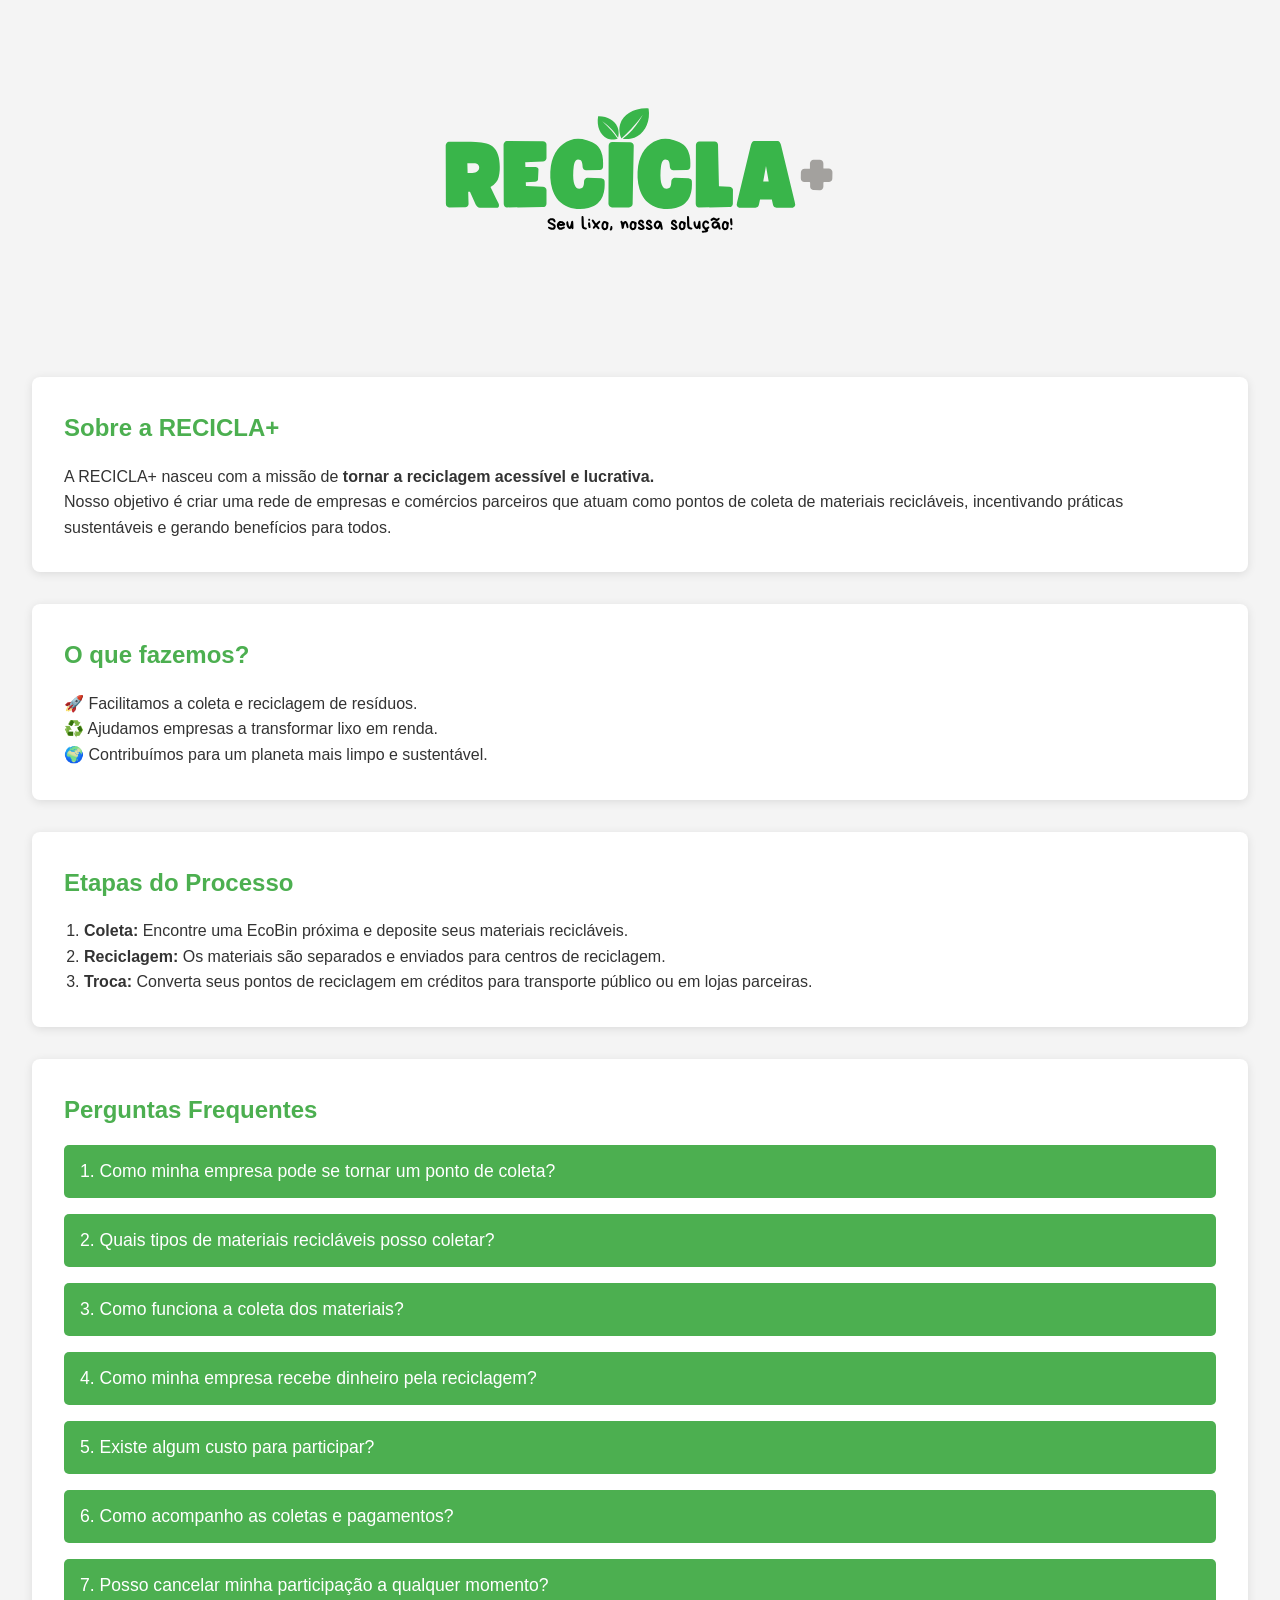
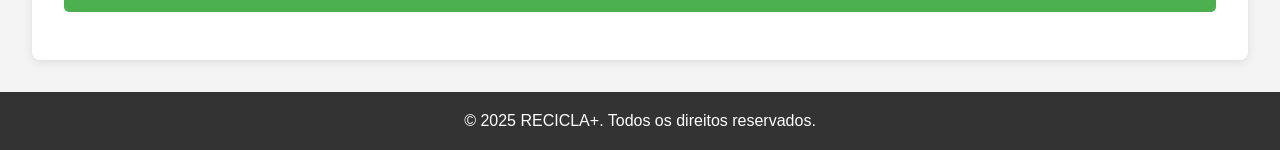
==== index.html @ 9c2061c0 "Add files via upload" ====
<!DOCTYPE html>
<html lang="pt-br">
<head>
    <meta charset="UTF-8">
    <meta name="viewport" content="width=device-width, initial-scale=1.0">
    <title>RECICLA+</title>
    <link rel="stylesheet" href="styles.css">
</head>
<body>
    <header>
        <!-- Logo da empresa -->
        <img src="images/logo.svg" alt="Logo da RECICLA+" class="logo">
    </header>
    
    <section id="about">
        <h2>Sobre a RECICLA+</h2>
        <p>A RECICLA+ nasceu com a missão de <strong>tornar a reciclagem acessível e lucrativa.</strong> 
        <p>Nosso objetivo é criar uma rede de empresas e comércios parceiros que atuam como pontos de coleta de materiais recicláveis, incentivando práticas sustentáveis e gerando benefícios para todos.</p>
    </section>

    <section id="Oquefazemos">
        <h2>O que fazemos?</h2>
        <p>🚀 Facilitamos a coleta e reciclagem de resíduos.
        <p> ♻️ Ajudamos empresas a transformar lixo em renda.
        <p> 🌍 Contribuímos para um planeta mais limpo e sustentável.
        </p>
    </section>

    <section id="process">
        <h2>Etapas do Processo</h2>
        <ol>
            <li><strong>Coleta:</strong> Encontre uma EcoBin próxima e deposite seus materiais recicláveis.</li>
            <li><strong>Reciclagem:</strong> Os materiais são separados e enviados para centros de reciclagem.</li>
            <li><strong>Troca:</strong> Converta seus pontos de reciclagem em créditos para transporte público ou em lojas parceiras.</li>
        </ol>
    </section>

    <section id="faq">
        <h2>Perguntas Frequentes</h2>
        <div class="faq-item">
            <button class="faq-question" onclick="toggleAnswer('answer1')"> 1. Como minha empresa pode se tornar um ponto de coleta?</button>
            <p id="answer1" class="faq-answer">Para participar, basta se cadastrar em nossa plataforma e indicar o espaço disponível para receber materiais recicláveis. Após a aprovação, seu comércio estará visível no nosso mapa de pontos de coleta.</p>
        </div>
        <div class="faq-item">
            <button class="faq-question" onclick="toggleAnswer('answer2')">2. Quais tipos de materiais recicláveis posso coletar?</button>
            <p id="answer2" class="faq-answer">Aceitamos plásticos, papel, vidro e metais. Materiais eletrônicos e outros resíduos especiais podem precisar de uma análise específica.</p>
        </div>
        <div class="faq-item">
            <button class="faq-question" onclick="toggleAnswer('answer3')">3. Como funciona a coleta dos materiais?</button>
            <p id="answer3" class="faq-answer">Periodicamente, nossa equipe agenda a retirada dos recicláveis em cada ponto de coleta cadastrado. Você será notificado previamente para organizar a entrega dos materiais.</p>
        </div>
        <div class="faq-item">
            <button class="faq-question" onclick="toggleAnswer('answer4')"> 4. Como minha empresa recebe dinheiro pela reciclagem?</button>
            <p id="answer4" class="faq-answer">Após a coleta e venda dos recicláveis para centros especializados, uma porcentagem do valor arrecadado é repassada para os pontos de coleta parceiros, garantindo uma renda extra sustentável.</p>
        </div>
        <div class="faq-item">
            <button class="faq-question" onclick="toggleAnswer('answer5')"> 5. Existe algum custo para participar?</button>
            <p id="answer5" class="faq-answer">Não! O cadastro e participação na RECICLA+ são gratuitos para os pontos de coleta.</p>
        </div>
        <div class="faq-item">
            <button class="faq-question" onclick="toggleAnswer('answer6')">6. Como acompanho as coletas e pagamentos?</button>
            <p id="answer6" class="faq-answer">Dentro da plataforma, você pode visualizar um painel com seu histórico de coletas, saldo acumulado e próximas retiradas programadas.</p>
        </div>
        <div class="faq-item">
            <button class="faq-question" onclick="toggleAnswer('answer7')">7. Posso cancelar minha participação a qualquer momento?</button>
            <p id="answer7" class="faq-answer">Sim! Caso não queira mais ser um ponto de coleta, basta solicitar o desligamento pelo painel do usuário ou entrar em contato com nosso suporte.</p>
    </section>

    <footer>
        <p>&copy; 2025 RECICLA+. Todos os direitos reservados.</p>
    </footer>

    <script src="script.js"></script>
</body>
</html>
---- styles.css ----
/* Resetando estilos padrão */
* {
    margin: 0;
    padding: 0;
    box-sizing: border-box;
}

/* Estilo para o corpo da página */
body {
    font-family: Arial, sans-serif;
    line-height: 1.6;
    background-color: #f4f4f4;
    color: #333;
}

/* Cabeçalho */
header {
    background-color: #f4f4f4;
    color: white;
    text-align: center;
    padding: 2rem;
}

/* Logo */
.logo {
    width: 500px;  /* Ajuste o tamanho conforme necessário */
    height: auto;
    display: block;
    margin: 0 auto; /* Centraliza a logo */
}

header h1 {
    font-size: 2.5rem;
}

header p {
    font-size: 1.2rem;
}

/* Seções */
section {
    margin: 2rem;
    padding: 2rem;
    background-color: white;
    border-radius: 8px;
    box-shadow: 0 2px 10px rgba(0, 0, 0, 0.1);
}

h2 {
    color: #4CAF50;
    margin-bottom: 1rem;
}

/* Estilo para as etapas do processo */
ol {
    padding-left: 20px;
}

/* FAQ */
.faq-item {
    margin: 1rem 0;
}

.faq-question {
    background-color: #4CAF50;
    color: white;
    padding: 1rem;
    width: 100%;
    border: none;
    text-align: left;
    font-size: 1.1rem;
    cursor: pointer;
    border-radius: 5px;
    transition: background-color 0.3s;
}

.faq-question:hover {
    background-color: #45a049;
}

.faq-answer {
    display: none;
    padding: 1rem;
    background-color: #e9e9e9;
    margin-top: 0.5rem;
    border-radius: 5px;
}

/* Rodapé */
footer {
    text-align: center;
    background-color: #333;
    color: white;
    padding: 1rem;
    position: relative;
    bottom: 0;
    width: 100%;
}
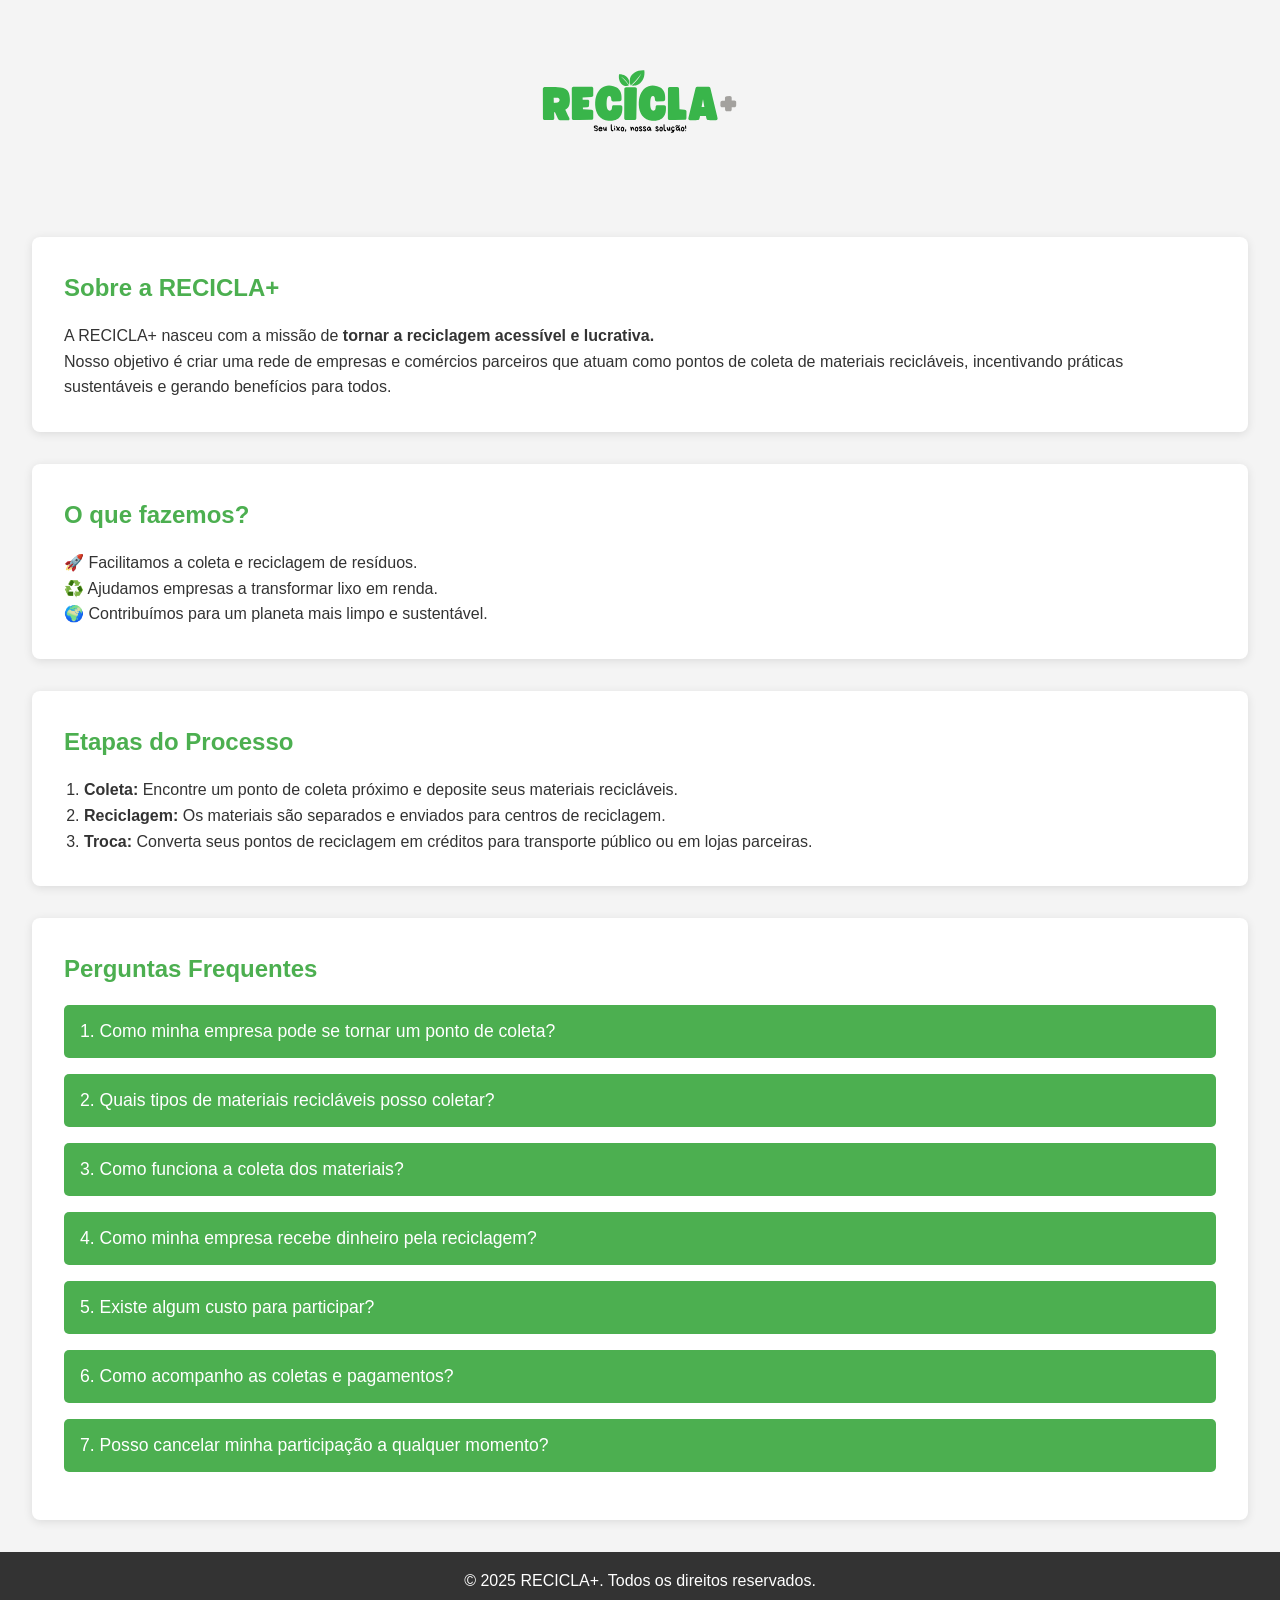
==== commit 01df0ff3: "Update index.html" ====
--- a/index.html
+++ b/index.html
@@ -14,22 +14,21 @@
     
     <section id="about">
         <h2>Sobre a RECICLA+</h2>
-        <p>A RECICLA+ nasceu com a missão de <strong>tornar a reciclagem acessível e lucrativa.</strong> 
+        <p>A RECICLA+ nasceu com a missão de <strong>tornar a reciclagem acessível e lucrativa.</strong></p>
         <p>Nosso objetivo é criar uma rede de empresas e comércios parceiros que atuam como pontos de coleta de materiais recicláveis, incentivando práticas sustentáveis e gerando benefícios para todos.</p>
     </section>
 
     <section id="Oquefazemos">
         <h2>O que fazemos?</h2>
-        <p>🚀 Facilitamos a coleta e reciclagem de resíduos.
-        <p> ♻️ Ajudamos empresas a transformar lixo em renda.
-        <p> 🌍 Contribuímos para um planeta mais limpo e sustentável.
-        </p>
+        <p>🚀 Facilitamos a coleta e reciclagem de resíduos.</p>
+        <p> ♻️ Ajudamos empresas a transformar lixo em renda.</p>
+        <p> 🌍 Contribuímos para um planeta mais limpo e sustentável.</p>
     </section>
 
     <section id="process">
         <h2>Etapas do Processo</h2>
         <ol>
-            <li><strong>Coleta:</strong> Encontre uma EcoBin próxima e deposite seus materiais recicláveis.</li>
+            <li><strong>Coleta:</strong> Encontre um ponto de coleta próximo e deposite seus materiais recicláveis.</li>
             <li><strong>Reciclagem:</strong> Os materiais são separados e enviados para centros de reciclagem.</li>
             <li><strong>Troca:</strong> Converta seus pontos de reciclagem em créditos para transporte público ou em lojas parceiras.</li>
         </ol>
@@ -64,6 +63,7 @@
         <div class="faq-item">
             <button class="faq-question" onclick="toggleAnswer('answer7')">7. Posso cancelar minha participação a qualquer momento?</button>
             <p id="answer7" class="faq-answer">Sim! Caso não queira mais ser um ponto de coleta, basta solicitar o desligamento pelo painel do usuário ou entrar em contato com nosso suporte.</p>
+        </div>
     </section>
 
     <footer>
--- a/styles.css
+++ b/styles.css
@@ -15,7 +15,7 @@
 
 /* Cabeçalho */
 header {
-    background-color: #f4f4f4;
+    background-color: #f4f4f4; /* Verde para combinar com a marca */
     color: white;
     text-align: center;
     padding: 2rem;
@@ -23,18 +23,10 @@
 
 /* Logo */
 .logo {
-    width: 500px;  /* Ajuste o tamanho conforme necessário */
+    width: 250px;  /* Ajuste o tamanho conforme necessário */
     height: auto;
     display: block;
     margin: 0 auto; /* Centraliza a logo */
-}
-
-header h1 {
-    font-size: 2.5rem;
-}
-
-header p {
-    font-size: 1.2rem;
 }
 
 /* Seções */
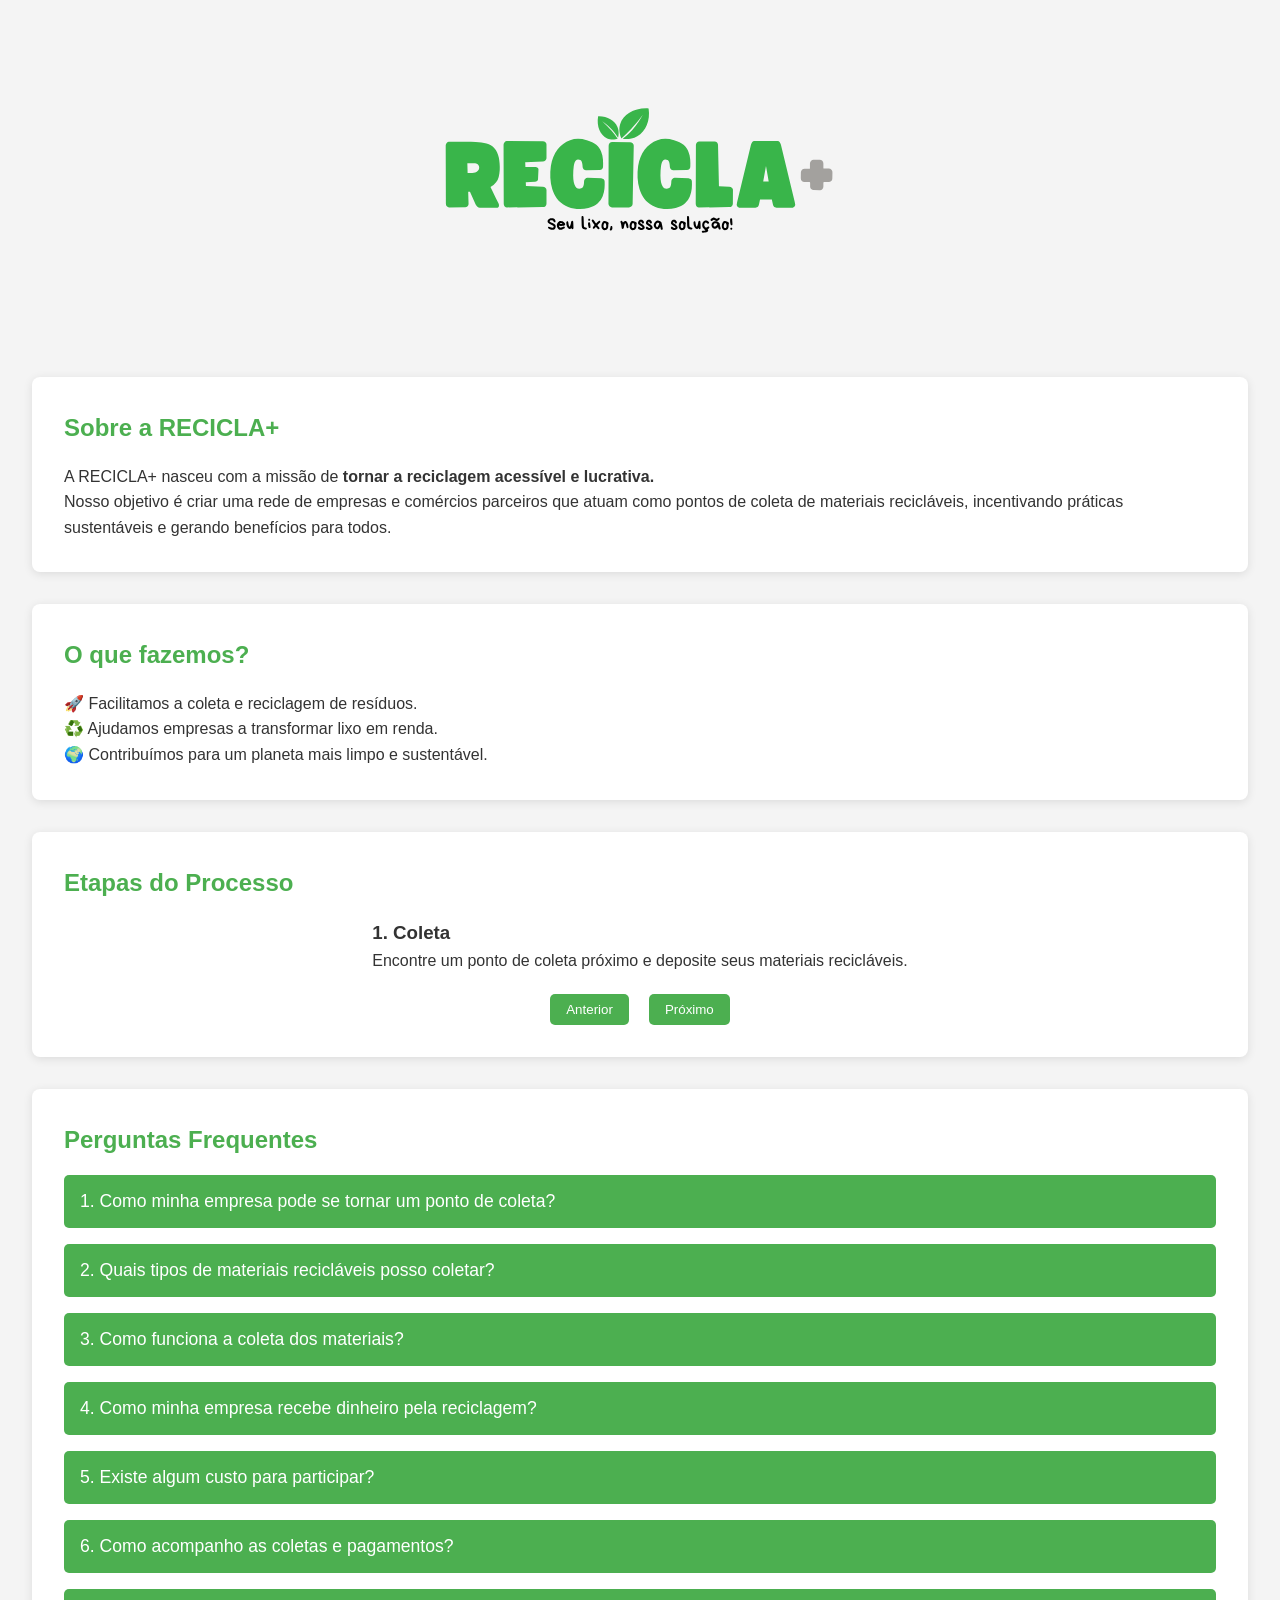
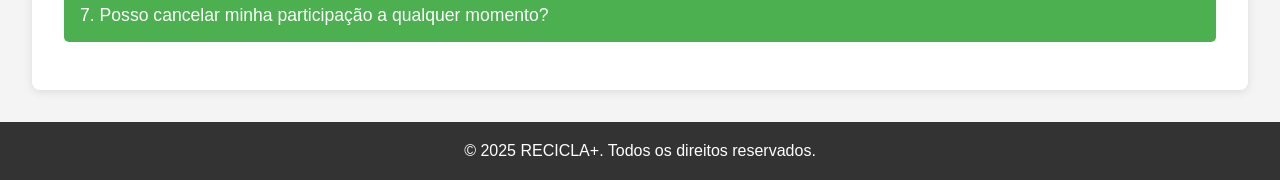
==== commit 89bb7cb6: "Add files via upload" ====
--- a/index.html
+++ b/index.html
@@ -27,11 +27,24 @@
 
     <section id="process">
         <h2>Etapas do Processo</h2>
-        <ol>
-            <li><strong>Coleta:</strong> Encontre um ponto de coleta próximo e deposite seus materiais recicláveis.</li>
-            <li><strong>Reciclagem:</strong> Os materiais são separados e enviados para centros de reciclagem.</li>
-            <li><strong>Troca:</strong> Converta seus pontos de reciclagem em créditos para transporte público ou em lojas parceiras.</li>
-        </ol>
+        <div class="steps-container">
+            <div class="step" id="step1">
+                <h3>1. Coleta</h3>
+                <p>Encontre um ponto de coleta próximo e deposite seus materiais recicláveis.</p>
+            </div>
+            <div class="step" id="step2">
+                <h3>2. Reciclagem</h3>
+                <p>Os materiais são separados e enviados para centros de reciclagem.</p>
+            </div>
+            <div class="step" id="step3">
+                <h3>3. Troca</h3>
+                <p>Converta seus pontos de reciclagem em créditos para transporte público ou em lojas parceiras.</p>
+            </div>
+        </div>
+        <div class="buttons">
+            <button id="prevBtn" class="slide-btn">Anterior</button>
+            <button id="nextBtn" class="slide-btn">Próximo</button>
+        </div>
     </section>
 
     <section id="faq">
--- a/styles.css
+++ b/styles.css
@@ -15,7 +15,7 @@
 
 /* Cabeçalho */
 header {
-    background-color: #f4f4f4; /* Verde para combinar com a marca */
+    background-color: #f4f4f4;
     color: white;
     text-align: center;
     padding: 2rem;
@@ -23,7 +23,7 @@
 
 /* Logo */
 .logo {
-    width: 250px;  /* Ajuste o tamanho conforme necessário */
+    width: 500px;  /* Ajuste o tamanho conforme necessário */
     height: auto;
     display: block;
     margin: 0 auto; /* Centraliza a logo */
@@ -44,8 +44,40 @@
 }
 
 /* Estilo para as etapas do processo */
-ol {
-    padding-left: 20px;
+.steps-container {
+    display: flex;
+    flex-direction: column;
+    align-items: center;
+}
+
+.step {
+    display: none;
+}
+
+.step.active {
+    display: block;
+}
+
+/* Botões de navegação do slide */
+.buttons {
+    display: flex;
+    justify-content: center;
+    margin-top: 20px;
+}
+
+.slide-btn {
+    background-color: #4CAF50;
+    color: white;
+    padding: 0.5rem 1rem;
+    border: none;
+    border-radius: 5px;
+    margin: 0 10px;
+    cursor: pointer;
+    transition: background-color 0.3s;
+}
+
+.slide-btn:hover {
+    background-color: #45a049;
 }
 
 /* FAQ */
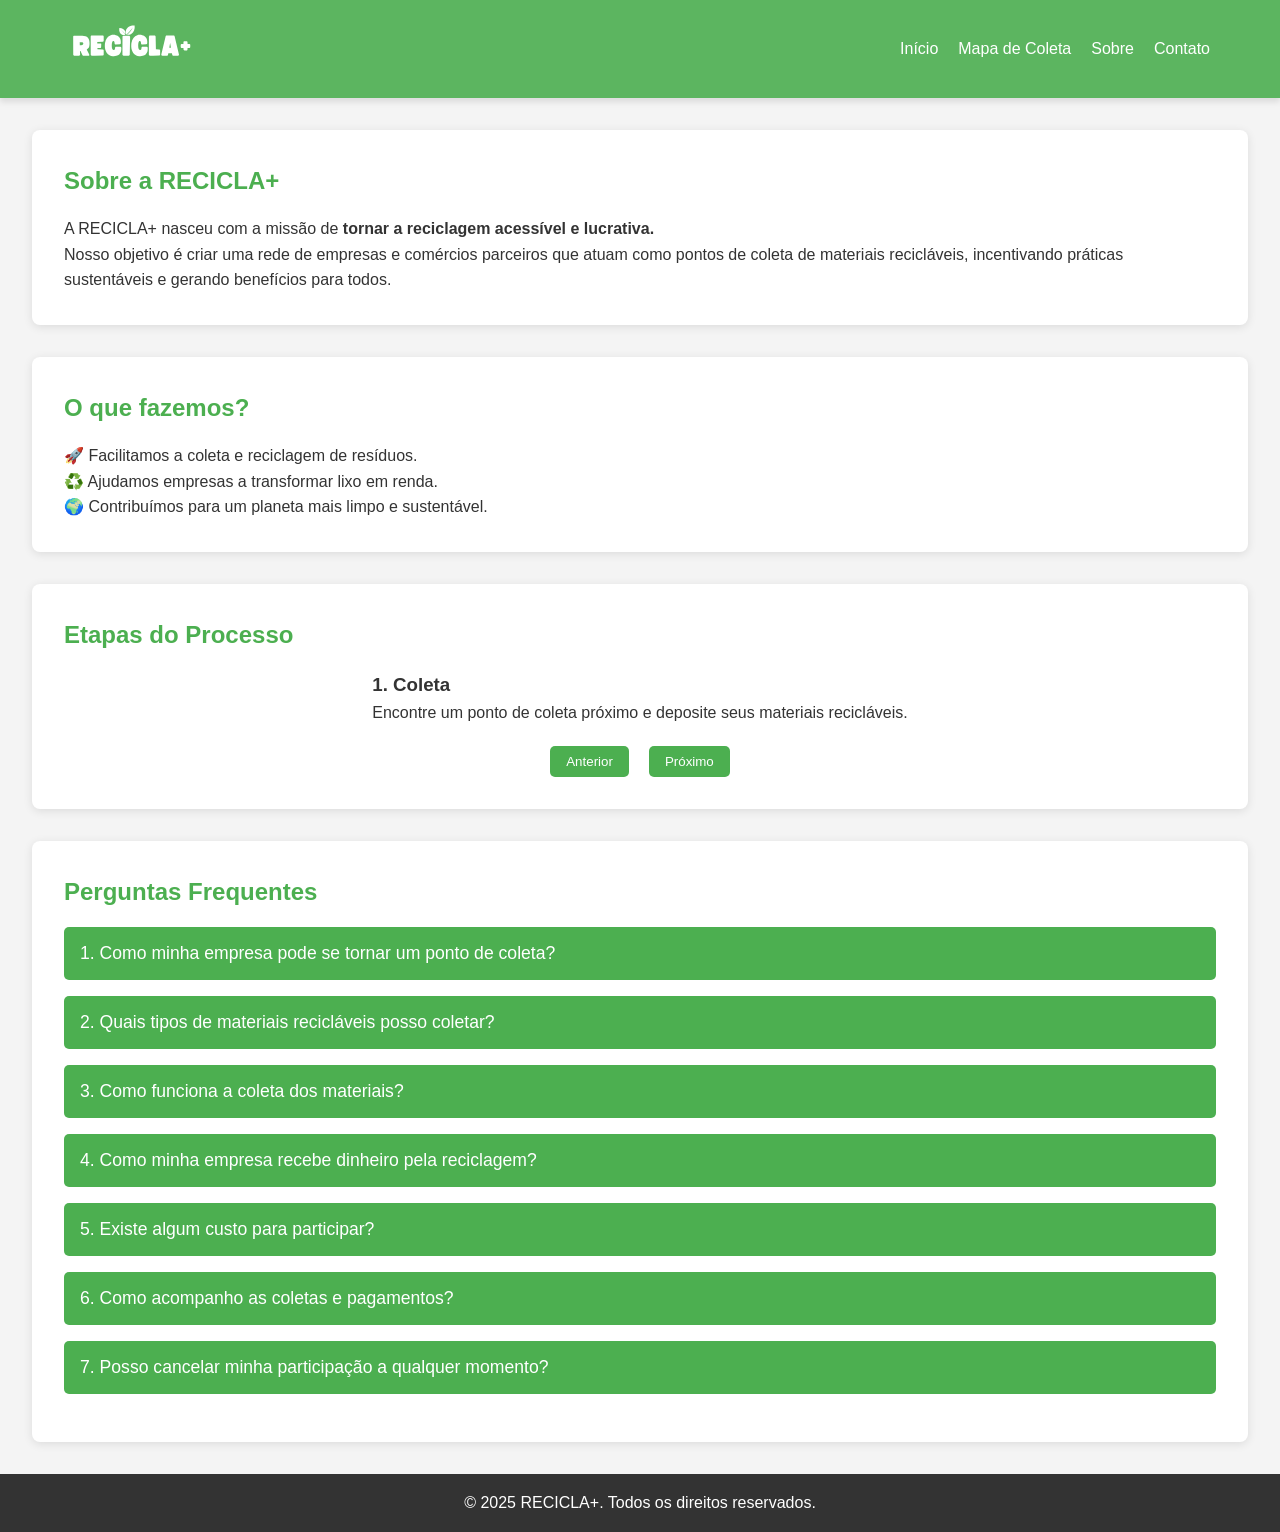
==== commit d87502a6: "Add files via upload" ====
--- a/index.html
+++ b/index.html
@@ -8,9 +8,20 @@
 </head>
 <body>
     <header>
-        <!-- Logo da empresa -->
-        <img src="images/logo.svg" alt="Logo da RECICLA+" class="logo">
-    </header>
+        <div class="navbar">
+            <a href="index.html">
+                <img src="images/logobranca.svg" alt="Logo RECICLA+" class="logo">
+              </a>              
+          <nav>
+            <ul>
+              <li><a href="index.html">Início</a></li>
+              <li><a href="mapa.html">Mapa de Coleta</a></li>
+              <li><a href="#">Sobre</a></li>
+              <li><a href="#">Contato</a></li>
+            </ul>
+          </nav>
+        </div>
+      </header>
     
     <section id="about">
         <h2>Sobre a RECICLA+</h2>
--- a/styles.css
+++ b/styles.css
@@ -13,20 +13,103 @@
     color: #333;
 }
 
-/* Cabeçalho */
+/* Cabeçalho moderno e fixo */
 header {
-    background-color: #f4f4f4;
-    color: white;
-    text-align: center;
-    padding: 2rem;
-}
-
-/* Logo */
+    position: sticky;
+    top: 0;
+    z-index: 1000;
+    backdrop-filter: blur(10px);
+    background-color: rgba(76, 175, 80, 0.9); /* Transparente com tom esverdeado */
+    padding: 10px 0;
+    color: white;
+    box-shadow: 0 4px 6px rgba(0, 0, 0, 0.1);
+    transition: background-color 0.3s ease, box-shadow 0.3s ease;
+}
+
+/* NavBar moderna */
+.navbar {
+    max-width: 1200px;
+    margin: 0 auto;
+    padding: 0 30px;
+    display: flex;
+    align-items: center;
+    justify-content: space-between;
+    flex-wrap: wrap;
+}
+
+.navbar h1 {
+    font-size: 28px;
+    margin: 10px 0;
+    font-weight: bold;
+}
+
+.navbar nav ul {
+    list-style: none;
+    display: flex;
+    gap: 20px;
+    padding: 0;
+    margin: 0;
+}
+
+.navbar nav ul li a {
+    color: white;
+    text-decoration: none;
+    font-size: 16px;
+    position: relative;
+    transition: color 0.3s ease;
+}
+
+.navbar nav ul li a::after {
+    content: '';
+    display: block;
+    height: 2px;
+    background: white;
+    width: 0;
+    transition: width 0.3s ease;
+    position: absolute;
+    bottom: -5px;
+    left: 0;
+}
+
+.navbar nav ul li a:hover {
+    color: #ffeb3b;
+}
+
+.navbar nav ul li a:hover::after {
+    width: 100%;
+}
+
+@media (max-width: 768px) {
+    .navbar {
+        flex-direction: column;
+        align-items: flex-start;
+    }
+
+    .navbar nav ul {
+        flex-direction: column;
+        width: 100%;
+        margin-top: 10px;
+    }
+
+    .navbar nav ul li {
+        margin: 5px 0;
+    }
+}
+
+/* Logo responsiva e moderna */
 .logo {
-    width: 500px;  /* Ajuste o tamanho conforme necessário */
-    height: auto;
-    display: block;
-    margin: 0 auto; /* Centraliza a logo */
+    height: 70px;
+    object-fit: contain;
+    transition: transform 0.3s ease;
+}
+
+.logo:hover {
+    transform: scale(1.05);
+}
+
+/* Botão do mapa */
+.map-button:hover {
+    background-color: #45a049;
 }
 
 /* Seções */
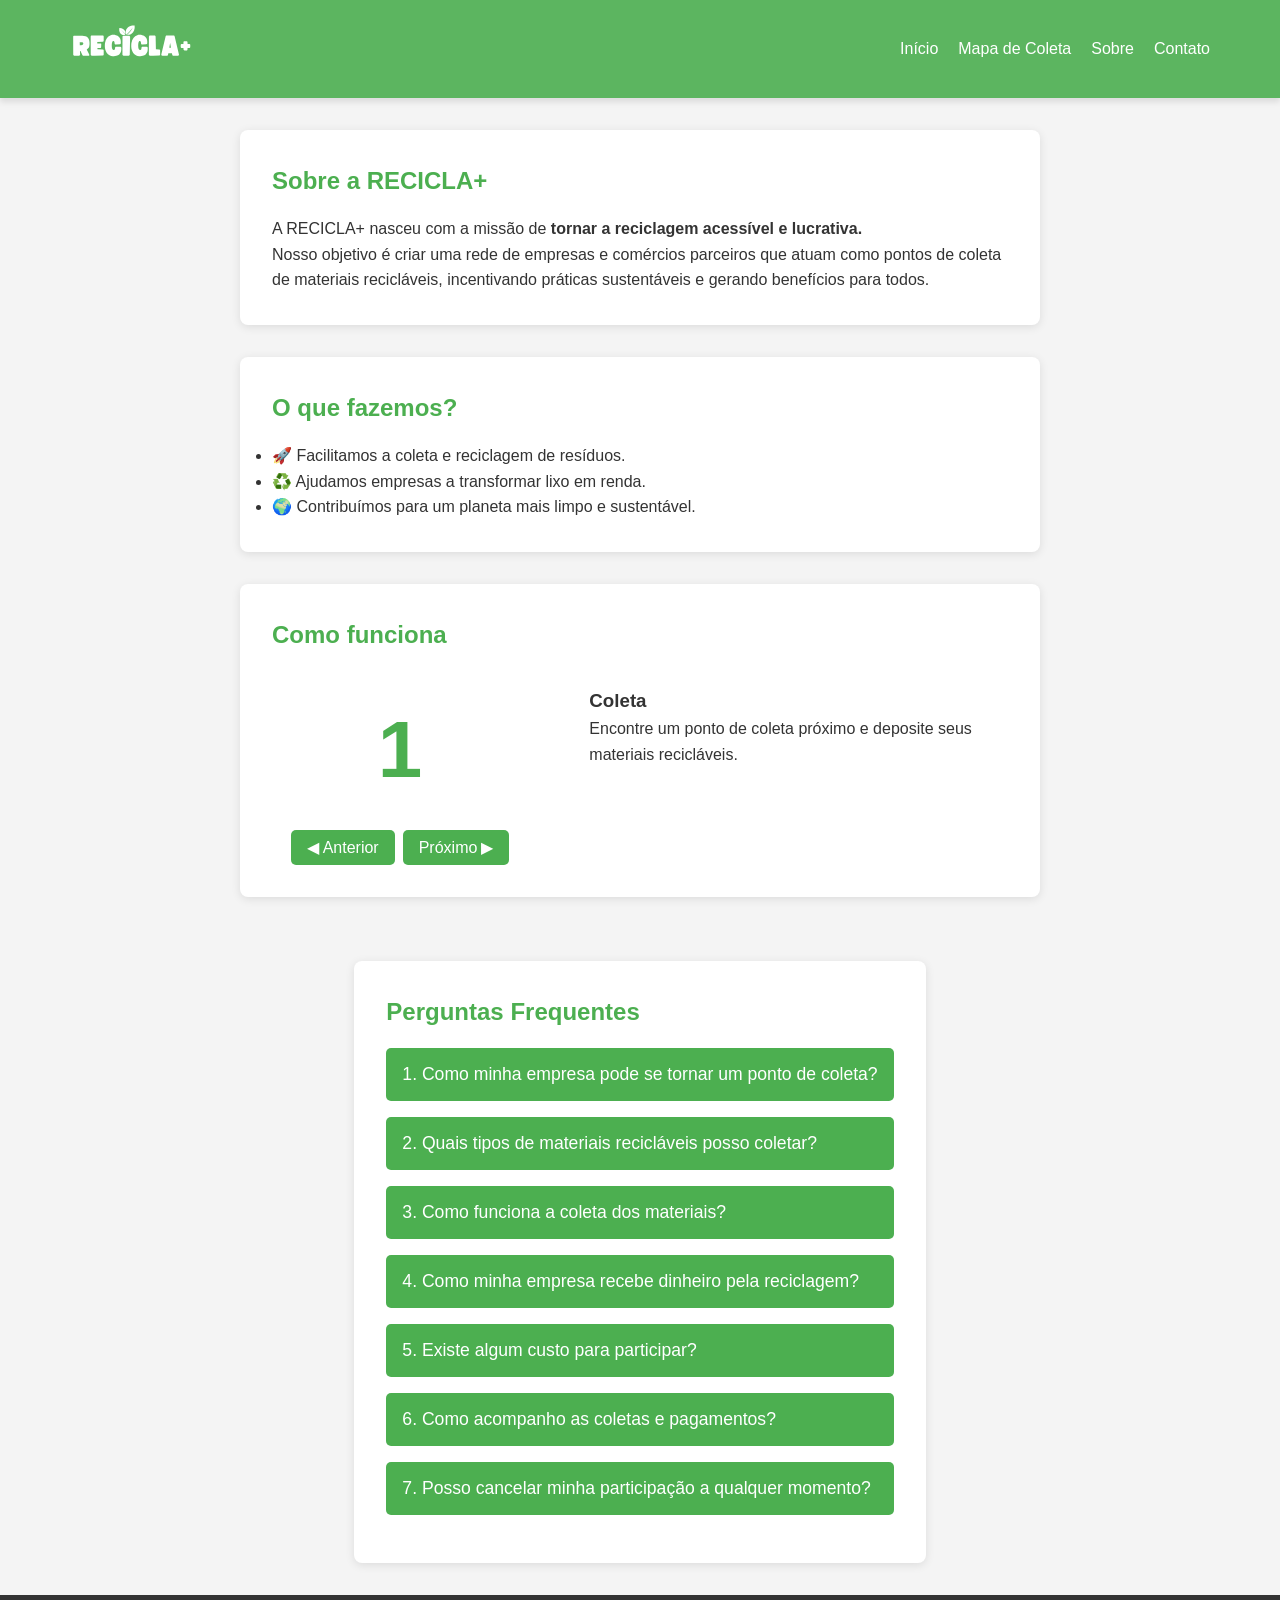
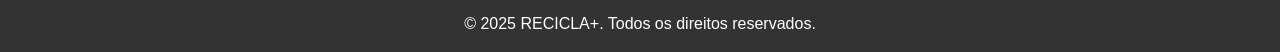
==== commit ab8d47ca: "Add files via upload" ====
--- a/index.html
+++ b/index.html
@@ -1,99 +1,164 @@
 <!DOCTYPE html>
 <html lang="pt-br">
 <head>
-    <meta charset="UTF-8">
-    <meta name="viewport" content="width=device-width, initial-scale=1.0">
+    <meta charset="UTF-8" />
+    <meta name="viewport" content="width=device-width, initial-scale=1.0" />
     <title>RECICLA+</title>
-    <link rel="stylesheet" href="styles.css">
+    <link rel="stylesheet" href="styles.css" />
 </head>
 <body>
     <header>
         <div class="navbar">
-            <a href="index.html">
-                <img src="images/logobranca.svg" alt="Logo RECICLA+" class="logo">
-              </a>              
-          <nav>
-            <ul>
-              <li><a href="index.html">Início</a></li>
-              <li><a href="mapa.html">Mapa de Coleta</a></li>
-              <li><a href="#">Sobre</a></li>
-              <li><a href="#">Contato</a></li>
-            </ul>
-          </nav>
+            <a href="index.html" aria-label="Página inicial RECICLA+">
+                <img src="images/logobranca.svg" alt="Logo da RECICLA+" class="logo" />
+            </a>
+
+            <!-- Botão hambúrguer -->
+            <button class="menu-toggle" aria-label="Abrir menu">
+                ☰
+            </button>
+
+            <!-- Menu de navegação -->
+            <nav class="nav-links">
+                <ul>
+                    <li><a href="index.html">Início</a></li>
+                    <li><a href="mapa.html">Mapa de Coleta</a></li>
+                    <li><a href="#">Sobre</a></li>
+                    <li><a href="#">Contato</a></li>
+                </ul>
+            </nav>
         </div>
-      </header>
-    
+    </header>
+
+    <main>
+        <!-- TODO SEU CONTEÚDO MANTIDO AQUI 👇 -->
+        <!-- ... igualzinho o que você já tinha ... -->
+        <!-- Pode colar o restante do conteúdo das seções (sobre, o que fazemos, processo, FAQ etc) normalmente aqui -->
+    </main>
+
+    <script src="script.js"></script>
+</body>
+</html>
+
+
+<main>
     <section id="about">
         <h2>Sobre a RECICLA+</h2>
         <p>A RECICLA+ nasceu com a missão de <strong>tornar a reciclagem acessível e lucrativa.</strong></p>
         <p>Nosso objetivo é criar uma rede de empresas e comércios parceiros que atuam como pontos de coleta de materiais recicláveis, incentivando práticas sustentáveis e gerando benefícios para todos.</p>
     </section>
 
-    <section id="Oquefazemos">
+    <section id="O-que-fazemos">
         <h2>O que fazemos?</h2>
-        <p>🚀 Facilitamos a coleta e reciclagem de resíduos.</p>
-        <p> ♻️ Ajudamos empresas a transformar lixo em renda.</p>
-        <p> 🌍 Contribuímos para um planeta mais limpo e sustentável.</p>
+        <ul>
+            <li>🚀 Facilitamos a coleta e reciclagem de resíduos.</li>
+            <li>♻️ Ajudamos empresas a transformar lixo em renda.</li>
+            <li>🌍 Contribuímos para um planeta mais limpo e sustentável.</li>
+        </ul>
     </section>
 
-    <section id="process">
-        <h2>Etapas do Processo</h2>
+    <!--como funciona-->
+    <section id="como-funciona">
+        <h2>Como funciona</h2>
         <div class="steps-container">
-            <div class="step" id="step1">
-                <h3>1. Coleta</h3>
-                <p>Encontre um ponto de coleta próximo e deposite seus materiais recicláveis.</p>
+            <div class="step-display">
+                <div class="step-number" id="stepNumber">1</div>
+                <div class="buttons">
+                    <button class="slide-btn" id="prevBtn">
+                        <span class="icon">◀</span>
+                        <span class="label">Anterior</span>
+                    </button>
+                    <button class="slide-btn" id="nextBtn">
+                        <span class="label">Próximo</span>
+                        <span class="icon">▶</span>
+                    </button>
+                </div>
             </div>
-            <div class="step" id="step2">
-                <h3>2. Reciclagem</h3>
-                <p>Os materiais são separados e enviados para centros de reciclagem.</p>
+            <div class="step-content">
+                <div class="step active">
+                    <h3>Coleta</h3>
+                    <p>Encontre um ponto de coleta próximo e deposite seus materiais recicláveis.</p>
+                </div>
+                <div class="step">
+                    <h3>Reciclagem</h3>
+                    <p>Os materiais são separados e enviados para centros de reciclagem.</p>
+                </div>
+                <div class="step">
+                    <h3>Troca</h3>
+                    <p>Converta seus pontos de reciclagem em créditos para transporte público ou em lojas parceiras.</p>
+                </div>
             </div>
-            <div class="step" id="step3">
-                <h3>3. Troca</h3>
-                <p>Converta seus pontos de reciclagem em créditos para transporte público ou em lojas parceiras.</p>
-            </div>
-        </div>
-        <div class="buttons">
-            <button id="prevBtn" class="slide-btn">Anterior</button>
-            <button id="nextBtn" class="slide-btn">Próximo</button>
         </div>
     </section>
 
-    <section id="faq">
-        <h2>Perguntas Frequentes</h2>
-        <div class="faq-item">
-            <button class="faq-question" onclick="toggleAnswer('answer1')"> 1. Como minha empresa pode se tornar um ponto de coleta?</button>
-            <p id="answer1" class="faq-answer">Para participar, basta se cadastrar em nossa plataforma e indicar o espaço disponível para receber materiais recicláveis. Após a aprovação, seu comércio estará visível no nosso mapa de pontos de coleta.</p>
-        </div>
-        <div class="faq-item">
-            <button class="faq-question" onclick="toggleAnswer('answer2')">2. Quais tipos de materiais recicláveis posso coletar?</button>
-            <p id="answer2" class="faq-answer">Aceitamos plásticos, papel, vidro e metais. Materiais eletrônicos e outros resíduos especiais podem precisar de uma análise específica.</p>
-        </div>
-        <div class="faq-item">
-            <button class="faq-question" onclick="toggleAnswer('answer3')">3. Como funciona a coleta dos materiais?</button>
-            <p id="answer3" class="faq-answer">Periodicamente, nossa equipe agenda a retirada dos recicláveis em cada ponto de coleta cadastrado. Você será notificado previamente para organizar a entrega dos materiais.</p>
-        </div>
-        <div class="faq-item">
-            <button class="faq-question" onclick="toggleAnswer('answer4')"> 4. Como minha empresa recebe dinheiro pela reciclagem?</button>
-            <p id="answer4" class="faq-answer">Após a coleta e venda dos recicláveis para centros especializados, uma porcentagem do valor arrecadado é repassada para os pontos de coleta parceiros, garantindo uma renda extra sustentável.</p>
-        </div>
-        <div class="faq-item">
-            <button class="faq-question" onclick="toggleAnswer('answer5')"> 5. Existe algum custo para participar?</button>
-            <p id="answer5" class="faq-answer">Não! O cadastro e participação na RECICLA+ são gratuitos para os pontos de coleta.</p>
-        </div>
-        <div class="faq-item">
-            <button class="faq-question" onclick="toggleAnswer('answer6')">6. Como acompanho as coletas e pagamentos?</button>
-            <p id="answer6" class="faq-answer">Dentro da plataforma, você pode visualizar um painel com seu histórico de coletas, saldo acumulado e próximas retiradas programadas.</p>
-        </div>
-        <div class="faq-item">
-            <button class="faq-question" onclick="toggleAnswer('answer7')">7. Posso cancelar minha participação a qualquer momento?</button>
-            <p id="answer7" class="faq-answer">Sim! Caso não queira mais ser um ponto de coleta, basta solicitar o desligamento pelo painel do usuário ou entrar em contato com nosso suporte.</p>
-        </div>
-    </section>
+    <!-- FAQ já está perfeito, mantido sem alterações -->
+</main>
+
+                 
+
+        <section id="faq">
+            <h2>Perguntas Frequentes</h2>
+            <div class="faq-item">
+                <button class="faq-question" onclick="toggleAnswer('answer1')" aria-expanded="false" aria-controls="answer1">
+                    1. Como minha empresa pode se tornar um ponto de coleta?
+                </button>
+                <p id="answer1" class="faq-answer" hidden>
+                    Para participar, basta se cadastrar em nossa plataforma e indicar o espaço disponível para receber materiais recicláveis. Após a aprovação, seu comércio estará visível no nosso mapa de pontos de coleta.
+                </p>
+            </div>
+            <div class="faq-item">
+                <button class="faq-question" onclick="toggleAnswer('answer2')" aria-expanded="false" aria-controls="answer2">
+                    2. Quais tipos de materiais recicláveis posso coletar?
+                </button>
+                <p id="answer2" class="faq-answer" hidden>
+                    Aceitamos plásticos, papel, vidro e metais. Materiais eletrônicos e outros resíduos especiais podem precisar de uma análise específica.
+                </p>
+            </div>
+            <div class="faq-item">
+                <button class="faq-question" onclick="toggleAnswer('answer3')" aria-expanded="false" aria-controls="answer3">
+                    3. Como funciona a coleta dos materiais?
+                </button>
+                <p id="answer3" class="faq-answer" hidden>
+                    Periodicamente, nossa equipe agenda a retirada dos recicláveis em cada ponto de coleta cadastrado. Você será notificado previamente para organizar a entrega dos materiais.
+                </p>
+            </div>
+            <div class="faq-item">
+                <button class="faq-question" onclick="toggleAnswer('answer4')" aria-expanded="false" aria-controls="answer4">
+                    4. Como minha empresa recebe dinheiro pela reciclagem?
+                </button>
+                <p id="answer4" class="faq-answer" hidden>
+                    Após a coleta e venda dos recicláveis para centros especializados, uma porcentagem do valor arrecadado é repassada para os pontos de coleta parceiros, garantindo uma renda extra sustentável.
+                </p>
+            </div>
+            <div class="faq-item">
+                <button class="faq-question" onclick="toggleAnswer('answer5')" aria-expanded="false" aria-controls="answer5">
+                    5. Existe algum custo para participar?
+                </button>
+                <p id="answer5" class="faq-answer" hidden>
+                    Não! O cadastro e participação na RECICLA+ são gratuitos para os pontos de coleta.
+                </p>
+            </div>
+            <div class="faq-item">
+                <button class="faq-question" onclick="toggleAnswer('answer6')" aria-expanded="false" aria-controls="answer6">
+                    6. Como acompanho as coletas e pagamentos?
+                </button>
+                <p id="answer6" class="faq-answer" hidden>
+                    Dentro da plataforma, você pode visualizar um painel com seu histórico de coletas, saldo acumulado e próximas retiradas programadas.
+                </p>
+            </div>
+            <div class="faq-item">
+                <button class="faq-question" onclick="toggleAnswer('answer7')" aria-expanded="false" aria-controls="answer7">
+                    7. Posso cancelar minha participação a qualquer momento?
+                </button>
+                <p id="answer7" class="faq-answer" hidden>
+                    Sim! Caso não queira mais ser um ponto de coleta, basta solicitar o desligamento pelo painel do usuário ou entrar em contato com nosso suporte.
+                </p>
+            </div>
+        </section>
+    </main>
 
     <footer>
         <p>&copy; 2025 RECICLA+. Todos os direitos reservados.</p>
     </footer>
-
-    <script src="script.js"></script>
 </body>
-</html>
+</html>
--- a/styles.css
+++ b/styles.css
@@ -11,6 +11,14 @@
     line-height: 1.6;
     background-color: #f4f4f4;
     color: #333;
+    display: flex;
+    flex-direction: column;
+    min-height: 100vh;
+    transition: background-color 0.3s, color 0.3s;
+}
+
+main {
+    flex: 1;
 }
 
 /* Cabeçalho moderno e fixo */
@@ -19,11 +27,16 @@
     top: 0;
     z-index: 1000;
     backdrop-filter: blur(10px);
-    background-color: rgba(76, 175, 80, 0.9); /* Transparente com tom esverdeado */
+    background-color: rgba(76, 175, 80, 0.9);
     padding: 10px 0;
     color: white;
     box-shadow: 0 4px 6px rgba(0, 0, 0, 0.1);
     transition: background-color 0.3s ease, box-shadow 0.3s ease;
+}
+
+header.scrolled {
+    background-color: rgba(56, 142, 60, 0.95);
+    box-shadow: 0 6px 15px rgba(0, 0, 0, 0.15);
 }
 
 /* NavBar moderna */
@@ -79,22 +92,7 @@
     width: 100%;
 }
 
-@media (max-width: 768px) {
-    .navbar {
-        flex-direction: column;
-        align-items: flex-start;
-    }
-
-    .navbar nav ul {
-        flex-direction: column;
-        width: 100%;
-        margin-top: 10px;
-    }
-
-    .navbar nav ul li {
-        margin: 5px 0;
-    }
-}
+
 
 /* Logo responsiva e moderna */
 .logo {
@@ -114,11 +112,13 @@
 
 /* Seções */
 section {
-    margin: 2rem;
+    max-width: 800px;
+    margin: 2rem auto;
     padding: 2rem;
     background-color: white;
     border-radius: 8px;
     box-shadow: 0 2px 10px rgba(0, 0, 0, 0.1);
+    transition: background-color 0.3s;
 }
 
 h2 {
@@ -129,40 +129,88 @@
 /* Estilo para as etapas do processo */
 .steps-container {
     display: flex;
+    justify-content: center;
+    align-items: flex-start;
+    flex-wrap: wrap;
+    gap: 2rem;
+    margin-top: 2rem;
+}
+
+/* Parte da esquerda: número grande e botões */
+.step-display {
+    display: flex;
     flex-direction: column;
     align-items: center;
-}
-
+    margin-right: 3rem;
+}
+
+.step-number {
+    font-size: 80px;
+    font-weight: bold;
+    color: #4CAF50;
+    margin-bottom: 1rem;
+}
+
+/* Parte da direita: conteúdo de cada etapa */
+.step-content {
+    max-width: 400px;
+}
+
+/* Estilo dos passos */
 .step {
     display: none;
+    opacity: 0;
+    transform: translateY(20px);
+    transition: opacity 0.5s ease, transform 0.5s ease;
 }
 
 .step.active {
     display: block;
-}
-
-/* Botões de navegação do slide */
+    opacity: 1;
+    transform: translateY(0);
+}
+
+/* COMO FUNCIONA */
+
 .buttons {
     display: flex;
+    flex-direction: row;
+    gap: 0.5rem;
     justify-content: center;
-    margin-top: 20px;
-}
-
-.slide-btn {
+  }
+  
+  .slide-btn {
     background-color: #4CAF50;
     color: white;
     padding: 0.5rem 1rem;
     border: none;
     border-radius: 5px;
-    margin: 0 10px;
+    font-size: 16px;
     cursor: pointer;
-    transition: background-color 0.3s;
-}
-
-.slide-btn:hover {
-    background-color: #45a049;
-}
-
+    display: flex;
+    align-items: center;
+    gap: 0.25rem;
+    transition: background-color 0.3s ease;
+  }
+  
+  .slide-btn:hover {
+    background-color: #388e3c;
+  }
+  
+  .slide-btn .icon {
+    display: inline;
+  }
+  
+  .slide-btn .label {
+    display: inline;
+  }
+  
+  @media (max-width: 600px) {
+    .slide-btn .label {
+      display: none;
+    }
+  }
+  
 /* FAQ */
 .faq-item {
     margin: 1rem 0;
@@ -185,8 +233,16 @@
     background-color: #45a049;
 }
 
+.faq-question[aria-expanded="true"] {
+    background-color: #388e3c;
+    font-weight: bold;
+}
+
+.faq-answer[hidden] {
+    display: none;
+}
+
 .faq-answer {
-    display: none;
     padding: 1rem;
     background-color: #e9e9e9;
     margin-top: 0.5rem;
@@ -203,3 +259,118 @@
     bottom: 0;
     width: 100%;
 }
+
+/* Dark Mode */
+body.dark-mode {
+    background-color: #121212;
+    color: #e0e0e0;
+}
+
+body.dark-mode section {
+    background-color: #1e1e1e;
+}
+
+body.dark-mode .faq-answer {
+    background-color: #2c2c2c;
+}
+
+body.dark-mode .faq-question {
+    background-color: #2e7d32;
+}
+
+body.dark-mode .faq-question:hover {
+    background-color: #1b5e20;
+}
+
+body.dark-mode header {
+    background-color: rgba(40, 80, 40, 0.95);
+}
+
+body.dark-mode .slide-btn {
+    background-color: #2e7d32;
+}
+
+body.dark-mode .slide-btn:hover {
+    background-color: #1b5e20;
+}
+
+/* Modo escuro para o rodapé */
+body.dark-mode footer {
+    background-color: #1c1c1c;
+    color: #ccc;
+}
+
+body.dark-mode .nav-links {
+    background-color: rgba(40, 80, 40, 0.95); /* combina com o dark-mode do header */
+  }  
+
+/* Mobile Navbar */
+.menu-toggle {
+    display: none;
+    font-size: 28px;
+    background: none;
+    border: none;
+    color: white;
+    cursor: pointer;
+  }
+  
+/* Estilos do menu no mobile */
+@media (max-width: 768px) {
+    .navbar {
+      display: flex;
+      justify-content: space-between;
+      align-items: center;
+      padding: 10px 20px;
+    }
+  
+    .menu-toggle {
+      display: block;
+      background: none;
+      border: none;
+      font-size: 28px;
+      cursor: pointer;
+      color: white;
+    }
+  
+    .nav-links {
+        display: none;
+        width: 100%;
+        position: absolute;
+        top: 100%;
+        left: 0;
+        z-index: 999;
+        background-color: rgba(76, 175, 80, 0.95); /* fundo consistente */
+        backdrop-filter: blur(10px); /* igual ao header */
+        border-radius: 0 0 8px 8px;
+        transition: opacity 0.3s ease;
+      }      
+      body.dark-mode .nav-links {
+        background-color: rgba(40, 80, 40, 0.95); /* mesmo fundo do header escuro */
+        backdrop-filter: blur(10px);
+      }
+
+    .nav-links.open {
+      display: block;
+    }
+  
+    .nav-links ul {
+      display: flex;
+      flex-direction: column;
+      align-items: center;
+      gap: 12px;
+      padding: 10px 0;
+      margin: 0;
+    }
+  
+    .nav-links ul li a {
+      color: white;
+      text-decoration: none;
+      font-size: 16px;
+      font-weight: 500;
+    }
+  
+    .logo {
+      height: 60px;
+    }
+  }
+  
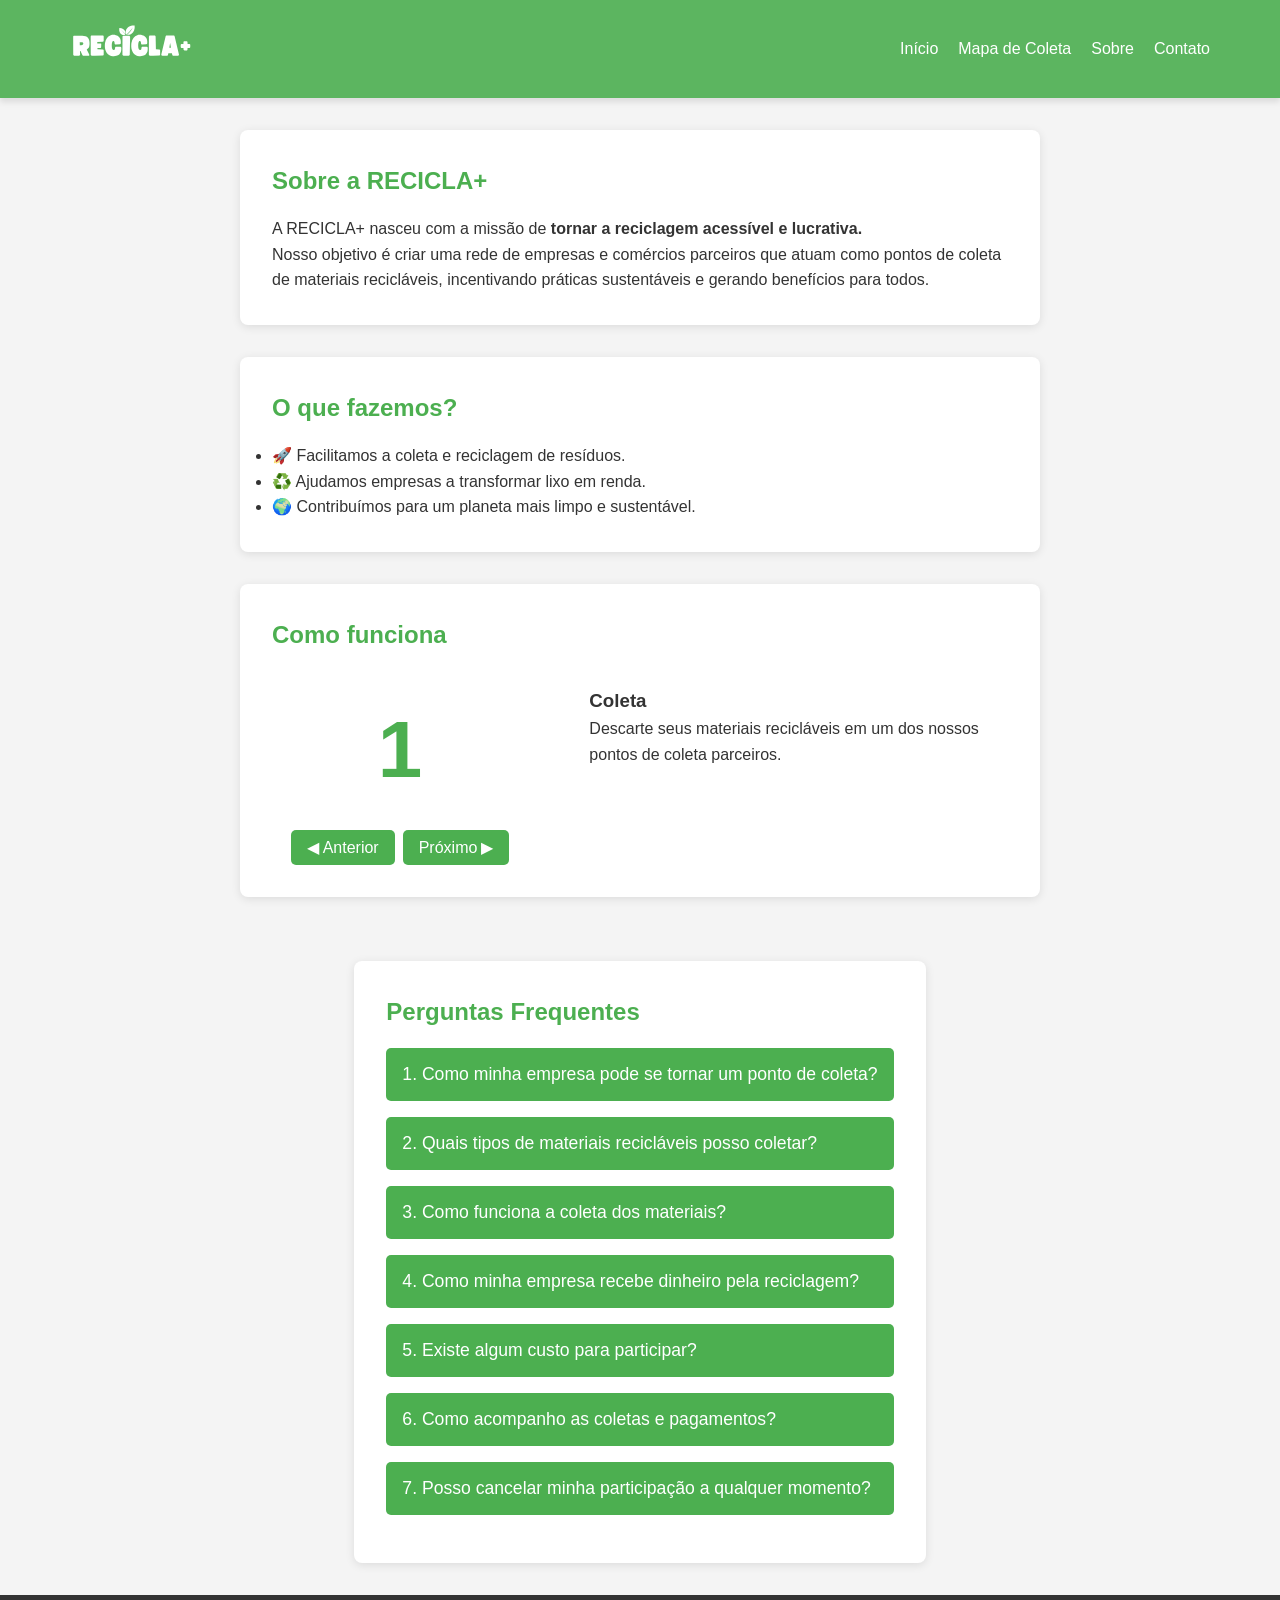
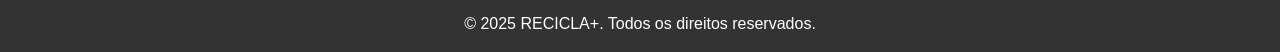
==== commit 7bddc2b4: "Update index.html 08/04 20:00" ====
--- a/index.html
+++ b/index.html
@@ -77,15 +77,15 @@
             <div class="step-content">
                 <div class="step active">
                     <h3>Coleta</h3>
-                    <p>Encontre um ponto de coleta próximo e deposite seus materiais recicláveis.</p>
+                    <p>Descarte seus materiais recicláveis em um dos nossos pontos de coleta parceiros.</p>
                 </div>
                 <div class="step">
                     <h3>Reciclagem</h3>
-                    <p>Os materiais são separados e enviados para centros de reciclagem.</p>
+                    <p>Os materiais serão recolhidos e enviados para um centro especializado em reciclagem.</p>
                 </div>
                 <div class="step">
-                    <h3>Troca</h3>
-                    <p>Converta seus pontos de reciclagem em créditos para transporte público ou em lojas parceiras.</p>
+                    <h3>Ganhos</h3>
+                    <p>Se você é um ponto de coleta, recebe uma porcentagem da venda dos materiais reciclados.</p>
                 </div>
             </div>
         </div>
@@ -161,4 +161,4 @@
         <p>&copy; 2025 RECICLA+. Todos os direitos reservados.</p>
     </footer>
 </body>
-</html>+</html>
--- a/styles.css
+++ b/styles.css
@@ -373,4 +373,4 @@
       height: 60px;
     }
   }
-  +  
